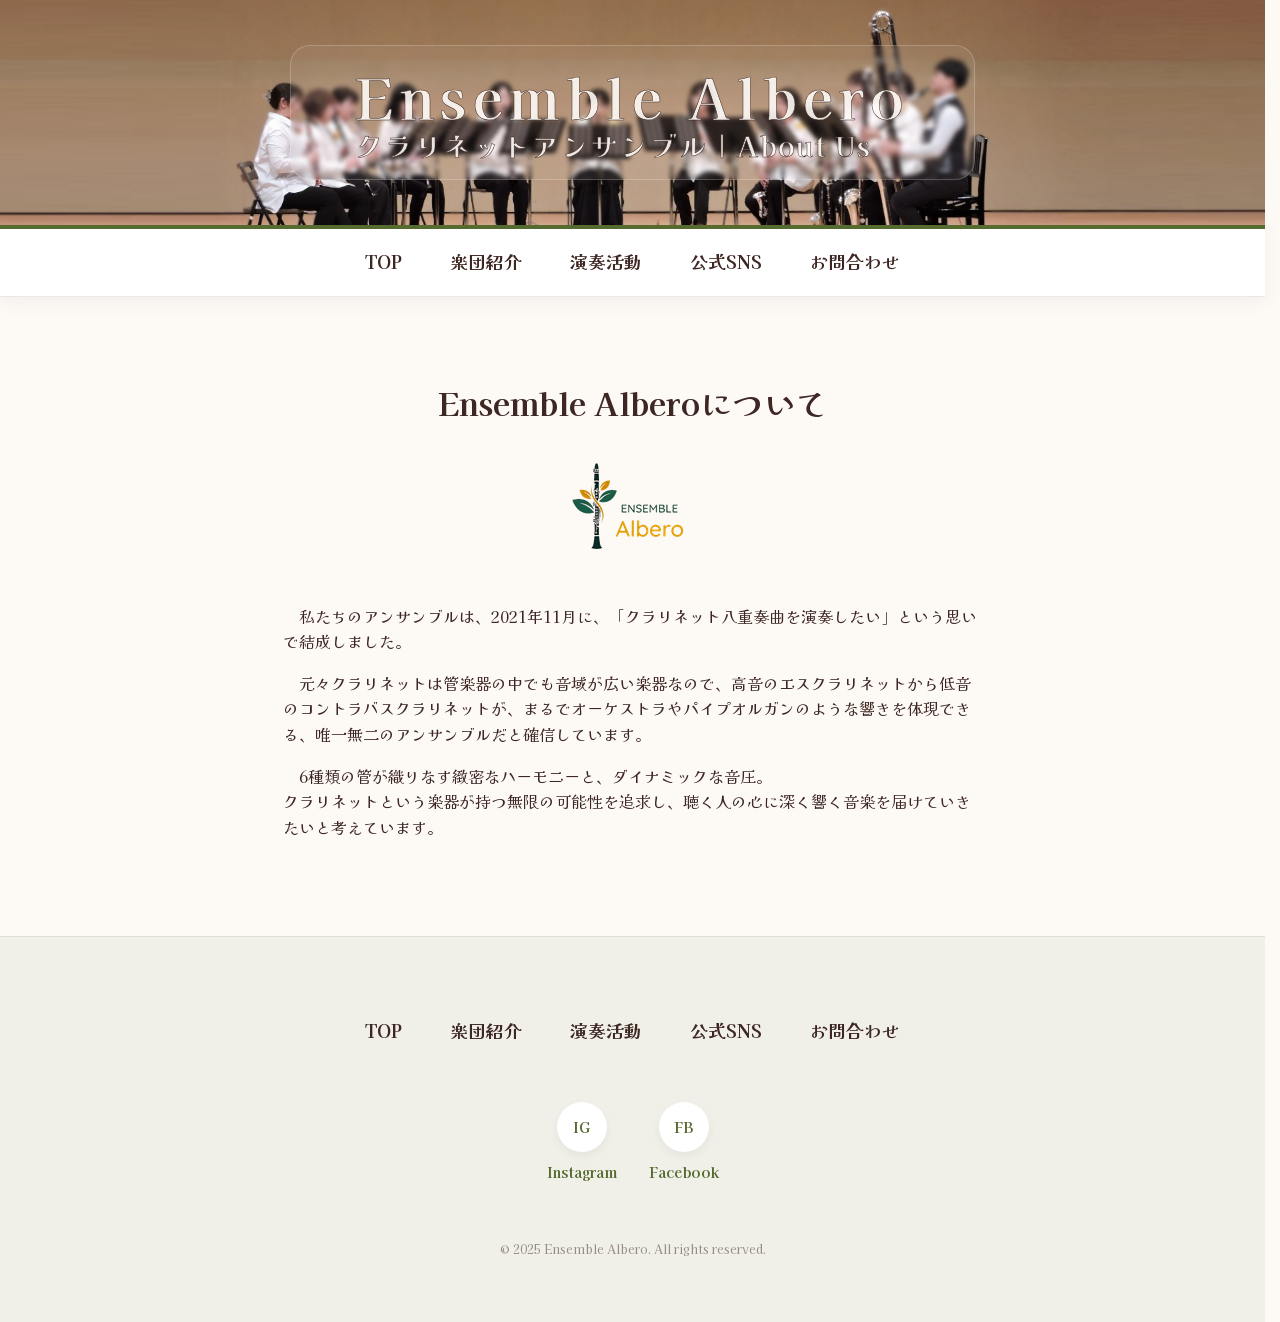
==== aboutus.html @ 8a8df9a4 "Add files via upload" ====
<!DOCTYPE html>
<html lang="ja">

<head>
    <meta charset="UTF-8">
    <meta name="viewport" content="width=device-width, initial-scale=1.0">
    <title>楽団紹介 | Ensemble Albero</title>
    <link rel="preconnect" href="https://fonts.googleapis.com">
    <link rel="preconnect" href="https://fonts.gstatic.com" crossorigin>
    <link href="https://fonts.googleapis.com/css2?family=Kaisei+Opti:wght@400;700&display=swap" rel="stylesheet">
    <link rel="stylesheet" href="style.css">
    <link rel="icon" href="imgs/common/favicon.ico">
</head>

<body>

    <header class="hero">
        <div class="hero-content">
            <h1>Ensemble Albero</h1>
            <p class="subtitle">クラリネットアンサンブル｜About Us</p>
        </div>
    </header>

    <nav>
        <div class="container">
            <ul class="nav-list">
                <li><a href="index.html">TOP</a></li>
                <li><a href="aboutus.html">楽団紹介</a></li>
                <li><a href="concert.html">演奏活動</a></li>
                <li><a href="index.html#sns">公式SNS</a></li>
                <li><a href="contact.html">お問合わせ</a></li>
            </ul>
        </div>
    </nav>

    <main>
        <section class="container">
            <h2>Ensemble Alberoについて</h2>
            <div style="max-width: 700px; margin: 0 auto;">
                <p>　私たちのアンサンブルは、2021年11月に、「クラリネット八重奏曲を演奏したい」という思いで結成しました。</p>
                <p>
                    　元々クラリネットは管楽器の中でも音域が広い楽器なので、高音のエスクラリネットから低音のコントラバスクラリネットが、まるでオーケストラやパイプオルガンのような響きを体現できる、唯一無二のアンサンブルだと確信しています。
                </p>
                <p>
                    　6種類の管が織りなす緻密なハーモニーと、ダイナミックな音圧。<BR>
                    クラリネットという楽器が持つ無限の可能性を追求し、聴く人の心に深く響く音楽を届けていきたいと考えています。</p>
            </div>
        </section>
    </main>

    <footer>
        <div class="container">
            <div class="footer-nav">
                <ul class="nav-list">
                    <li><a href="index.html">TOP</a></li>
                    <li><a href="aboutus.html">楽団紹介</a></li>
                    <li><a href="concert.html">演奏活動</a></li>
                    <li><a href="index.html#sns">公式SNS</a></li>
                    <li><a href="contact.html">お問合わせ</a></li>
                </ul>
            </div>

            <div class="sns-icons">
                <a href="https://www.instagram.com/ensemble_albero/?hl=ja"><span>IG</span>Instagram</a>
                <a href="https://www.facebook.com/profile.php?id=61583751411038"><span>FB</span>Facebook</a>
            </div>

            <p class="copyright">
                &copy; 2025 Ensemble Albero. All rights reserved.
            </p>
        </div>
    </footer>

</body>

</html>
---- style.css ----
/* 
  Ensemble Albero Main theme
*/

html {
    scrollbar-gutter: stable;
    /* スクロールバーが表示されてもコンテンツが横にずれないように場所を確保しておく */
}

:root {
    /* よく使う色やフォントを「変数（共通のなまえ）」として登録しておく場所です */

    /* Colors（色） */
    --color-bg: #fdfaf5;
    /* Cream background（背景用のクリーム色） */
    --color-primary: #556b2f;
    /* Olive Green（メインカラーのオリーブグリーン） */
    --color-text: #3e2723;
    /* Dark Brown（文字用のこげ茶色） */
    --color-accent: #d4a373;
    /* Pink（文字用のピンク） */
    --color-pink: #e27575e4;
    /* Warm wood tone（アクセント用の温かい木の色） */
    --color-border: rgba(62, 39, 35, 0.1);
    /* 枠線用の半透明な茶色 */

    /* Typography（文字のスタイル） */
    --font-family: "Kaisei Opti", serif;
    /* 基本のフォントを解星オプティに指定 */
    --max-width: 900px;
    /* コンテンツが広がりすぎないように最大幅を制限 */
}

/* Reset（ブラウザが最初から持っている余白などの設定をリセット（ゼロにする）します） */
* {
    box-sizing: border-box;
    /* 要素の幅や高さに、内側の余白（padding）や枠線（border）を含める設定 */
    margin: 0;
    /* 外側の余白をゼロに */
    padding: 0;
    /* 内側の余白をゼロに */
}

/* bodyタグ（画面全体）に対する基本設定 */
body {
    background-color: var(--color-bg);
    /* 背景色を上で決めたクリーム色に */
    color: var(--color-text);
    /* 文字色を上で決めたこげ茶色に */
    font-family: var(--font-family);
    /* フォントを上で決めた解星オプティに */
    line-height: 1.6;
    /* 行と行の間の隙間（行間）を少し広くして読みやすく */
    overflow-x: hidden;
    /* 画面の横幅をはみ出した部分は隠す（横スクロールバーを出さない） */
}

/* 段落に対する基本設定 */
p {
    margin-bottom: 1rem;
    /* 段落の下に余白を設けて、次の段落と離す */
}

/* 画像に対する基本設定 */
img {
    max-width: 100%;
    /* 画像が親要素（はこ）の幅を越えてはみ出さないようにする */
    height: auto;
    /* 幅に合わせて高さを自動調整（画像の縦横比を崩さない） */
    display: block;
    /* 画像の下にできる不要な謎の隙間を消すための設定 */
}

/* iframeに対する基本設定（レスポンシブ対応） */
iframe {
    max-width: 100%;
}

/* --- Layout --- */

/* サイトの中身を中央に寄せて、いい感じの幅にするための共通クラス */
.container {
    width: 90%;
    /* 画面幅の90%を占めるように（スマホで見ても左右に少し隙間ができる） */
    max-width: var(--max-width);
    /* ただし、最大幅（900px）以上には広がらないように制限 */
    margin: 0 auto;
    /* 左右の余白を「auto（自動）」にして、要素を画面のど真ん中に配置（センタリング） */
}

/* 1. Top Image（一番上の大きな画像エリア） */
.hero {
    background-image: url(imgs/common/top.png);
    /* 背景に画像を設定 */
    background-size: cover;
    /* 画像がエリア全体を覆い尽くすように引き伸ばしたり切り取ったりする */
    background-position: center;
    /* 画像の中心がエリアの中心にくるように位置を合わせる */
    background-repeat: no-repeat;
    /* 画像を繰り返し表示しない（1枚だけ表示） */
    position: relative;
    /* 中にある要素を絶対配置するための基準点とする */
    display: flex;
    /* 中身（文字など）を柔軟に配置できるフレックスボックスにする */
    align-items: center;
    /* 中身を上下の中央に配置 */
    justify-content: center;
    /* 中身を左右の中央に配置 */
    color: var(--color-text);
    /* 文字色を少し透明な白に */
    min-height: 25vh;
    /* エリアの最低限の高さを、画面の高さの25%にする */
    --h1-font-size: clamp(2rem, 5vw, 3.5rem);
    /* h1のフォントサイズを変数として定義（親要素で定義することで子要素すべてで使えるようにする） */

}

/* ヒーローコンテンツの箱（背景をぼかす） */
.hero-content {
    background-color: rgba(253, 250, 245, 0.05);
    /* 非常に薄い背景色 */
    backdrop-filter: blur(2px);
    /* 背後の画像をぼかす */
    -webkit-backdrop-filter: blur(2px);
    /* Safari 対策 */
    padding: 1rem 4rem;
    border-radius: 20px;
    text-align: left;
    border: 1px solid rgba(255, 255, 255, 0.2);
    /* わずかに白い枠線（グラスモーフィズム風） */
}

/* トップ画像の上の大きな見出し（Ensemble Albero） */
.hero h1 {
    font-size: var(--h1-font-size);
    /* 文字の大きさを、親要素で定義した変数から取得 */
    color: rgba(253, 250, 245, 0.9);
    /* 文字色を少し透明な白に */
    letter-spacing: 0.1em;
    /* 文字と文字の間の隙間（字送り）を少し広げる */
    -webkit-text-stroke: 0.5px var(--color-text);
    /* 文字の縁（ふち）に少しだけ色をつける（白文字を見やすくするため） */
    line-height: 1.2;
    /* ヒーローエリアの見出しは行間を詰める */
}

/* サブタイトル用の装飾 */
.subtitle {
    font-size: calc(var(--h1-font-size) * 0.5);
    /* h1のサイズ（--h1-font-size）を計算式(calc)で 0.5倍 にする */
    color: rgba(253, 250, 245, 0.9);
    /* 文字色を少し透明な白に */
    -webkit-text-stroke: 0.5px var(--color-text);
    /* 文字の縁（ふち）に少しだけ色をつける（白文字を見やすくするため） */
    letter-spacing: 0.05em;
    /* 文字の隙間を広げる場合 */
    font-weight: 600;
    /* 文字を太字にする */
    margin-bottom: 0;
    /* ヒーローエリアの段落は下の余白をなくす */
    line-height: 1.2;
    /* ヒーローエリアのサブタイトルは行間を詰める */
}

/* 2. Menu（ナビゲーションメニュー） */
nav {
    background-color: #fff;
    /* 背景を白色に */
    border-top: 4px solid var(--color-primary);
    /* 上にオリーブグリーンの太い線（4px）を引く */
    border-bottom: 1px solid var(--color-border);
    /* 下に薄い茶色の細い線（1px）を引く */
    position: sticky;
    /* 画面をスクロールしても... */
    top: 0;
    /* 画面の「上（top:0）」に張り付いて（追従して）表示させ続ける */
    z-index: 100;
    /* 他の要素より「上（手前）」に重なって表示されるようにする（100は適当な大きな数字） */
    box-shadow: 0 4px 20px rgba(0, 0, 0, 0.05);
    /* メニューの下にうっすらと影をつけて、浮いているように見せる */
}

/* メニューのリスト全体（横並びにする） */
.nav-list {
    display: flex;
    /* リスト項目を横に並べる */
    justify-content: center;
    /* 横並びにした項目全体を中央に寄せる */
    list-style: none;
    /* リストの先頭につく「・（黒丸）」を消す */
    gap: 3rem;
    /* 項目と項目の間に広めの隙間（3rem）をあける */
    padding: 1.2rem 0;
    /* リストの上下に余白（1.2rem）をあける */
}

/* メニューのリンク文字（<a>タグ）の基本設定 */
.nav-list li a {
    text-decoration: none;
    /* リンクの下線を消す */
    color: var(--color-text);
    /* 文字色をこげ茶色に */
    font-weight: 700;
    /* 文字を太字にする */
    font-size: 1.1rem;
    /* 文字を少し大きめに（1.1rem） */
    padding: 0.5rem 0;
    /* リンク文字の上下に少し余白を設ける（クリックしやすくするため） */
    transition: color 0.3s;
    /* 文字色が変わるときに、0.3秒かけてフワッと変化させる */
}

/* マウスカーソルを乗せたとき（ホバー時）の色変化 */
.nav-list li a:hover {
    color: var(--color-pink);
    /* マウスを乗せたら文字色をピンクにする */
}

/* その他のリンク文字（<a>タグ）の基本設定 */
.container a {
    text-decoration: none;
    /* リンクの下線を消す */
    color: var(--color-text);
    /* 文字色をこげ茶色に */
    font-weight: 700;
    /* 文字を太字にする */
    padding: 0.5rem 0;
    /* リンク文字の上下に少し余白を設ける（クリックしやすくするため） */
    transition: color 0.3s;
    /* 文字色が変わるときに、0.3秒かけてフワッと変化させる */
}

/* マウスカーソルを乗せたとき（ホバー時）の色変化 */
.container a:hover {
    color: var(--color-pink);
    /* マウスを乗せたら文字色をピンクにする */
}

/* Content Sections（各コンテンツエリアの基本設定） */
section {
    padding: 5rem 0;
    /* 各セクション（楽団紹介など）の上下にたっぷり（5rem）余白をあける */
}

/* セクションの見出し（h2: 楽団紹介、演奏活動 など）の設定 */
h2 {
    text-align: center;
    /* 文字を中央揃えに */
    font-size: 2rem;
    /* 文字サイズを大きく（2rem） */
    margin-bottom: 3rem;
    /* 見出しの下に大きな隙間（3rem）をあけて本文と離す */
    position: relative;
    /* ロゴ画像をつけるための基準点とする */
    padding-bottom: 8rem;
    /* 見出し自体の下に少し余白（ロゴ画像用の場所）をあける */
}

/* セクション見出しの下につくロゴ画像の装飾 */
h2::after {
    content: url('imgs/common/logotokas.png');
    /* ロゴ追加 */
    position: absolute;
    /* 見出し（h2）を基準にして絶対配置 */
    bottom: -1em;
    /* 見出しの少し下（-5rem）に配置 */
    left: 50%;
    /* 左から50%の位置（ほぼ真ん中）に配置 */
    transform: translateX(-50%);
    /* 自分の幅の半分だけ左に戻す（これで完璧なド真ん中になる） */
}

/* h4の装飾 */
h4 {
    font-size: 1rem;
    /* 文字サイズを1rem指定 */
    margin-bottom: 1.1rem;
    /* 見出しの下に隙間（1.1rem）をあけて本文と離す */
}

/* 3. SNS Feed（SNS埋め込みエリア） */
/* SNSを横並びにするための親枠 */
.sns-section {
    display: flex;
    /* 中にあるSNSアイテムを横並びにする */
    gap: 3rem;
    /* InstagramとFacebookの間に広い隙間（3rem）をあける */
    margin-top: 2rem;
    /* 上の要素からの少し離す */
}

/* 各SNSの箱（InstagramとFacebookそれぞれ） */
.sns-item {
    flex: 1;
    /* 2つの箱が同じ幅（1:1）になるようにする */
    background: white;
    /* 箱の背景を白色に */
    border-radius: 15px;
    /* 箱の角を丸くする（15px） */
    box-shadow: 0 10px 30px rgba(62, 39, 35, 0.05);
    /* 箱にふわっとした影をつけて浮き上がらせる */
    overflow: hidden;
    /* 箱からはみ出した中身（画像など）は切り取って隠す */
    border: 1px solid rgba(0, 0, 0, 0.02);
    /* ごく薄いグレーの枠線をつける */
    min-height: 500px;
    /* 箱の最低限の高さを500pxにする */
    padding: 2rem;
    /* 箱の内側にぐるっと余白（2rem）をとる */
    text-align: center;
    /* 箱の中の文字をすべて中央揃えに */
    display: flex;
    /* 中身を縦に並べる準備 */
    flex-direction: column;
    /* 中身を上から下へ（縦方向）並べる */
}

/* SNSの箱の中の見出し（h3） */
.sns-item h3 {
    margin-bottom: 1.5rem;
    /* 見出しの下に余白をあける */
    color: var(--color-primary);
    /* 見出しの色をオリーブグリーンに */
    font-size: 1.2rem;
    /* 文字サイズを指定 */
    border-bottom: 1px dashed var(--color-accent);
    /* 見出しの下に、点線（dashed）の線を引く */
    padding-bottom: 0.5rem;
    /* 線と見出し文字との間に少し余白をあける */
}

/* Facebookの表示調整 */
.facebook-content {
    background: #f9f9f9;
    flex: 1;
    border-radius: 10px;
    display: flex;
    flex-direction: column;
    align-items: center;
    justify-content: center;
    border: 1px dashed #ddd;
    width: 100%;
    overflow: hidden;
    /* 万が一のはみ出しを防止 */
}

.fb-container {
    width: 100%;
    display: flex;
    justify-content: center;
}

/* SDK版の横幅調整（親の幅に合わせるための最小限の指定） */
.fb-page,
.fb-page span {
    width: 100% !important;
}

/* iframe自体はSDKに計算を任せるため、強制的な幅指定を外す */



/* 4. Footer（ページの一番下・フッターエリア） */
footer {
    background-color: #f0f0e8;
    /* フッターの背景色を少し暗めの色（グレーっぽい色）に */
    border-top: 1px solid var(--color-border);
    /* フッターの一番上に薄い線の区切りを入れる */
    padding: 5rem 0 3rem;
    /* 内側の余白（上5rem、左右0、下3rem） */
    color: var(--color-text);
    /* 文字色をこげ茶色に */
}

/* フッター内のナビゲーションエリア */
.footer-nav {
    margin-bottom: 3rem;
    /* その下のSNSアイコンとの間に余白をあける */
}

/* フッター内のナビゲーションリスト（上のメニューとは少し違う設定） */
.footer-nav .nav-list {
    border: none;
    /* メニューの周りの枠線を消す（上部のナビゲーションのスタイルを打ち消している） */
    padding: 0;
    /* 余白をなくす */
}

/* フッターのSNSアイコン一覧エリア（横並びに） */
.sns-icons {
    display: flex;
    /* アイコンを横に並べる */
    justify-content: center;
    /* 画面の中央に配置 */
    gap: 2rem;
    /* アイコンとアイコンの間に隙間をあける */
    margin-bottom: 3rem;
    /* 下のコピーライト表記との間に余白をあける */
}

/* SNSアイコンのリンク（<a>タグ）全体の設定 */
.sns-icons a {
    color: var(--color-primary);
    /* 文字色をオリーブグリーンに */
    text-decoration: none;
    /* リンクの下線を消す */
    font-weight: bold;
    /* 文字を太字にする */
    font-size: 0.9rem;
    /* 文字サイズ指定 */
    display: flex;
    /* 丸いアイコンと文字を縦に並べる準備 */
    flex-direction: column;
    /* 縦方向に並べる（上:丸いアイコン、下:テキスト） */
    align-items: center;
    /* 縦に並べたものを中央揃えに */
    gap: 0.5rem;
    /* 丸いアイコンとテキストの間に少し隙間をあける */
}

/* SNSアイコンの丸い部分（<span>要素）の形作り */
.sns-icons span {
    width: 50px;
    /* 幅50px */
    height: 50px;
    /* 高さ50px */
    background: #fff;
    /* 背景を白色に */
    border-radius: 50%;
    /* 角丸を50%にする＝完全な円（正円）になる */
    display: flex;
    /* 中の文字（IGやFB）を中央に配置する準備 */
    align-items: center;
    /* 上下の中央に */
    justify-content: center;
    /* 左右の中央に */
    box-shadow: 0 4px 10px rgba(0, 0, 0, 0.05);
    /* 丸いアイコンに薄い影をつけてぷっくりさせる */
    transition: transform 0.3s;
    /* 形が変わる（ホバーで浮き上がる）時にアニメーションさせる */
}

/* マウスを乗せた時（ホバー時）のSNSアイコンの動きと色 */
.sns-icons a:hover span {
    transform: translateY(-5px);
    /* Y軸（縦方向）にマイナス5px移動させる ＝ つまり上に5px浮き上がる！ */
    background-color: var(--color-primary);
    /* マウスを乗せたら背景色をオリーブグリーンに */
    color: #fff;
    /* マウスを乗せたら文字色を白に反転させる */
}

/* コピーライト（著作権表記） */
.copyright {
    opacity: 0.5;
    /* 要素全体を半透明（50%）にして、少し目立たなくする */
    font-size: 0.75rem;
    /* 文字を小さく */
    text-align: center;
    /* 中央揃え */
}

/* --- Responsive (Fixed 2 States) --- */
/* レスポンシブ対応：画面幅が狭い時（スマホなど）用の設定をここにまとめます */

/* 画面幅が「768px 以下」の時だけ適用される特別なルール（メディアクエリ） */
@media (max-width: 768px) {

    /* メニューリスト（スマホ版） */
    .nav-list {
        flex-wrap: wrap;
        /* 画面に収まらない場合は、横並びを諦めて折り返す（改行する）ようにする */
        gap: 1.5rem;
        /* 項目間の隙間をPC版より少し狭くする */
        padding: 1rem;
        /* 内側の余白も少し狭くする */
    }

    /* メニューの文字（スマホ版） */
    .nav-list li {
        font-size: 0.9rem;
        /* 画面が小さいので、文字サイズも少し小さくして収まりやすくする */
    }

    /* SNSエリア（スマホ版） */
    .sns-section {
        flex-direction: column;
        /* PC版では横並びだったInstagramとFacebookを、縦並びに変更する */
        gap: 2rem;
        /* 縦に並べた時の上下の隙間を指定 */
    }

    /* 各SNSの箱（スマホ版） */
    .sns-item {
        min-height: 400px;
        /* スマホ画面に合わせて、箱の最低限の高さを少し低く（500px→400px）調整する */
    }

    /* トップ画像の大きな見出し（スマホ版） */
    .hero h1 {
        font-size: 2.2rem;
        /* 画面幅が狭い時は、文字が大きすぎるとはみ出してしまうので、少し小さめのサイズに固定する */
    }
}
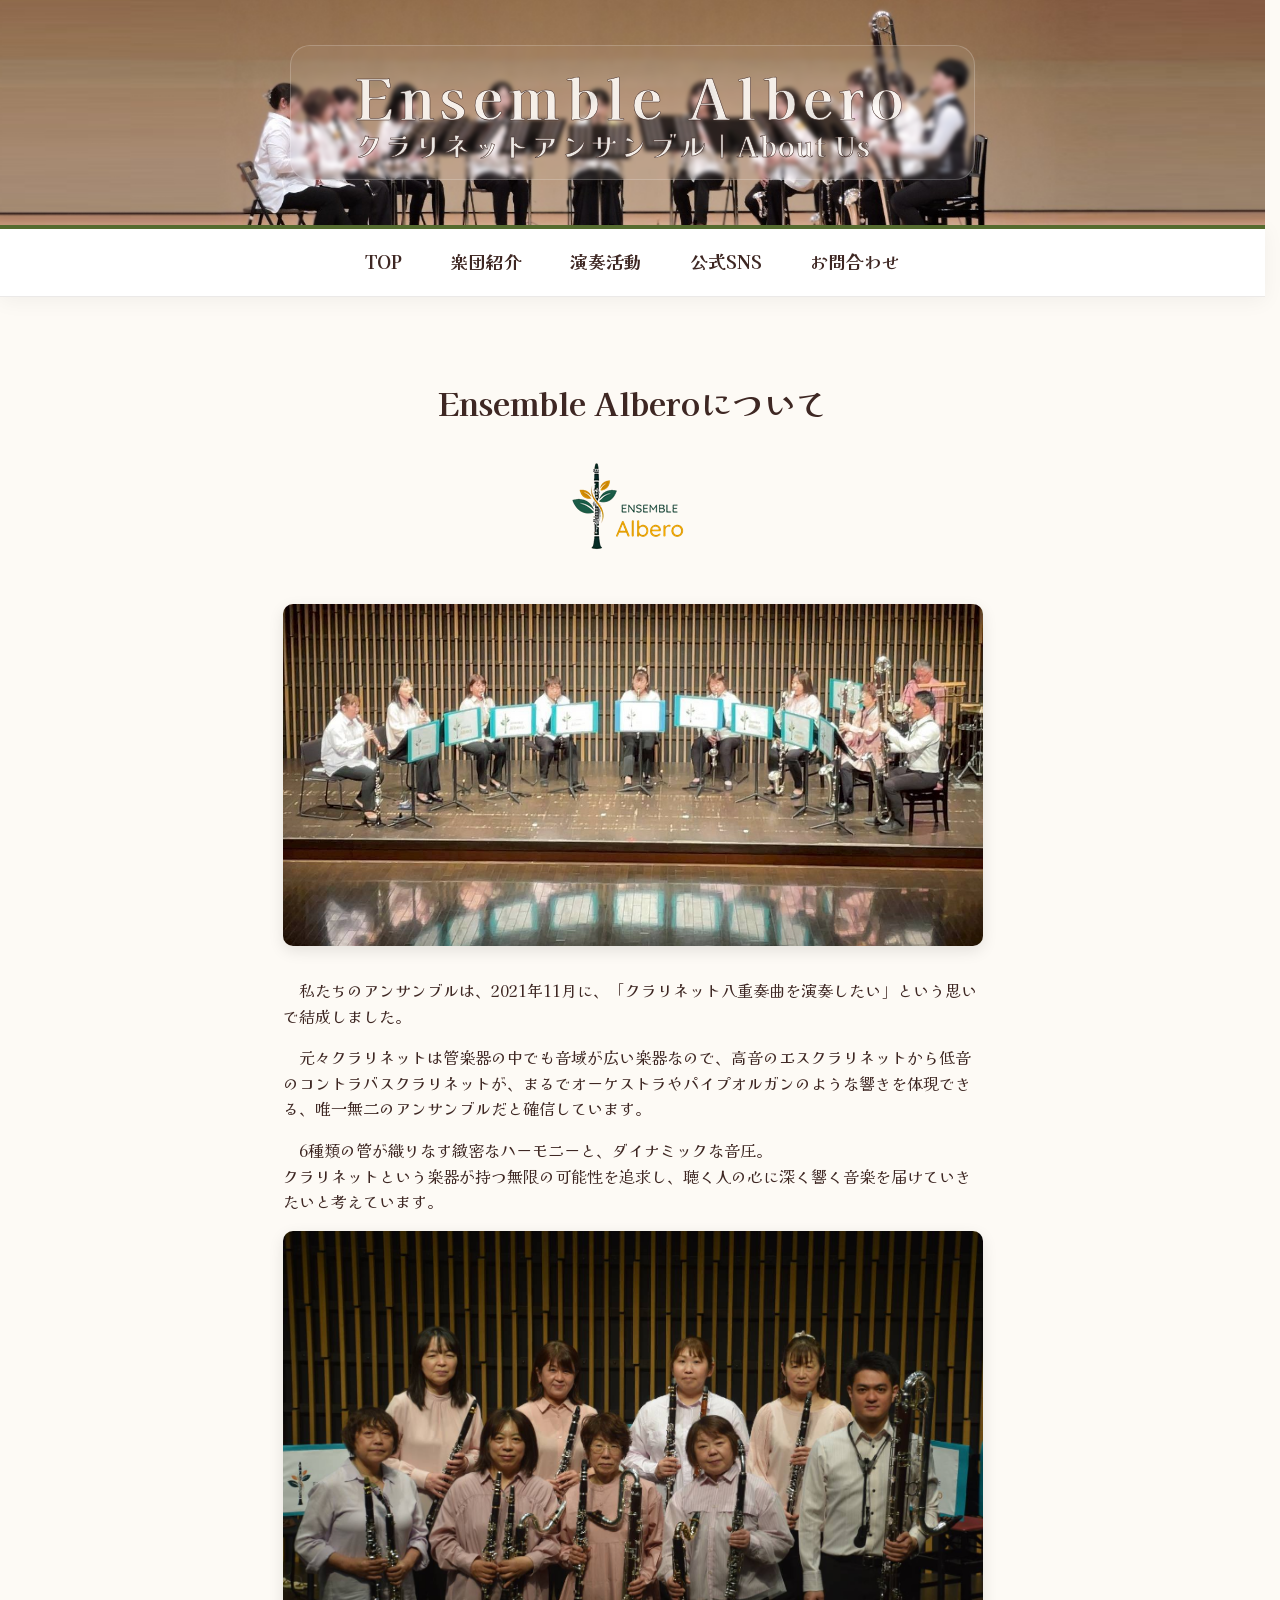
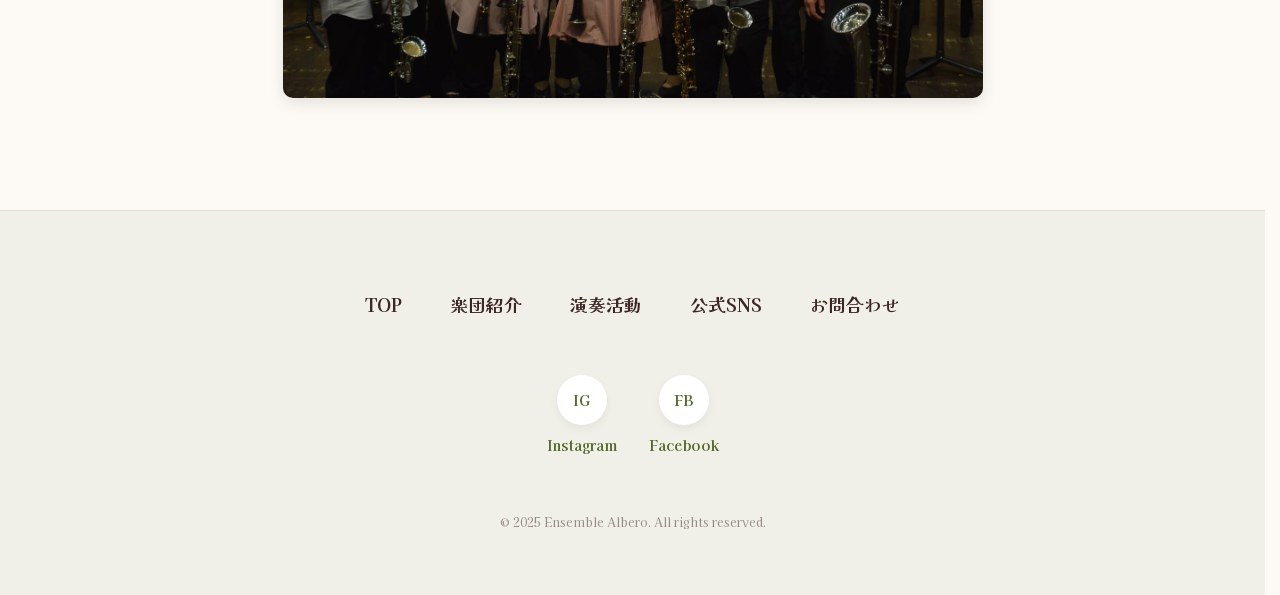
==== commit 539d64a4: "after 1st concert add 1st concert imgs. changed next concert info" ====
--- a/aboutus.html
+++ b/aboutus.html
@@ -37,6 +37,8 @@
         <section class="container">
             <h2>Ensemble Alberoについて</h2>
             <div style="max-width: 700px; margin: 0 auto;">
+                <img src="imgs/common/1stconcert-photo.jpg" alt="演奏写真"
+                    style="border-radius: 10px; width: 100%; object-fit: cover; box-shadow: 0 5px 15px rgba(0,0,0,0.1); margin-bottom: 2rem;">    
                 <p>　私たちのアンサンブルは、2021年11月に、「クラリネット八重奏曲を演奏したい」という思いで結成しました。</p>
                 <p>
                     　元々クラリネットは管楽器の中でも音域が広い楽器なので、高音のエスクラリネットから低音のコントラバスクラリネットが、まるでオーケストラやパイプオルガンのような響きを体現できる、唯一無二のアンサンブルだと確信しています。
@@ -44,6 +46,8 @@
                 <p>
                     　6種類の管が織りなす緻密なハーモニーと、ダイナミックな音圧。<BR>
                     クラリネットという楽器が持つ無限の可能性を追求し、聴く人の心に深く響く音楽を届けていきたいと考えています。</p>
+                <img src="imgs/common/1stconcert-photo2.jpg" 
+                    alt="演奏写真2" style="border-radius: 10px; width: 100%; object-fit: cover; box-shadow: 0 5px 15px rgba(0,0,0,0.1); margin-bottom: 2rem;"> 
             </div>
         </section>
     </main>
--- a/style.css
+++ b/style.css
@@ -303,8 +303,8 @@
     /* 箱からはみ出した中身（画像など）は切り取って隠す */
     border: 1px solid rgba(0, 0, 0, 0.02);
     /* ごく薄いグレーの枠線をつける */
-    min-height: 500px;
-    /* 箱の最低限の高さを500pxにする */
+    min-height: 350px;
+    /* 箱の最低限の高さを350pxにする */
     padding: 2rem;
     /* 箱の内側にぐるっと余白（2rem）をとる */
     text-align: center;
@@ -492,8 +492,8 @@
 
     /* 各SNSの箱（スマホ版） */
     .sns-item {
-        min-height: 400px;
-        /* スマホ画面に合わせて、箱の最低限の高さを少し低く（500px→400px）調整する */
+        min-height: 350px;
+        /* スマホ画面に合わせて、箱の最低限の高さを350pxに調整する */
     }
 
     /* トップ画像の大きな見出し（スマホ版） */
